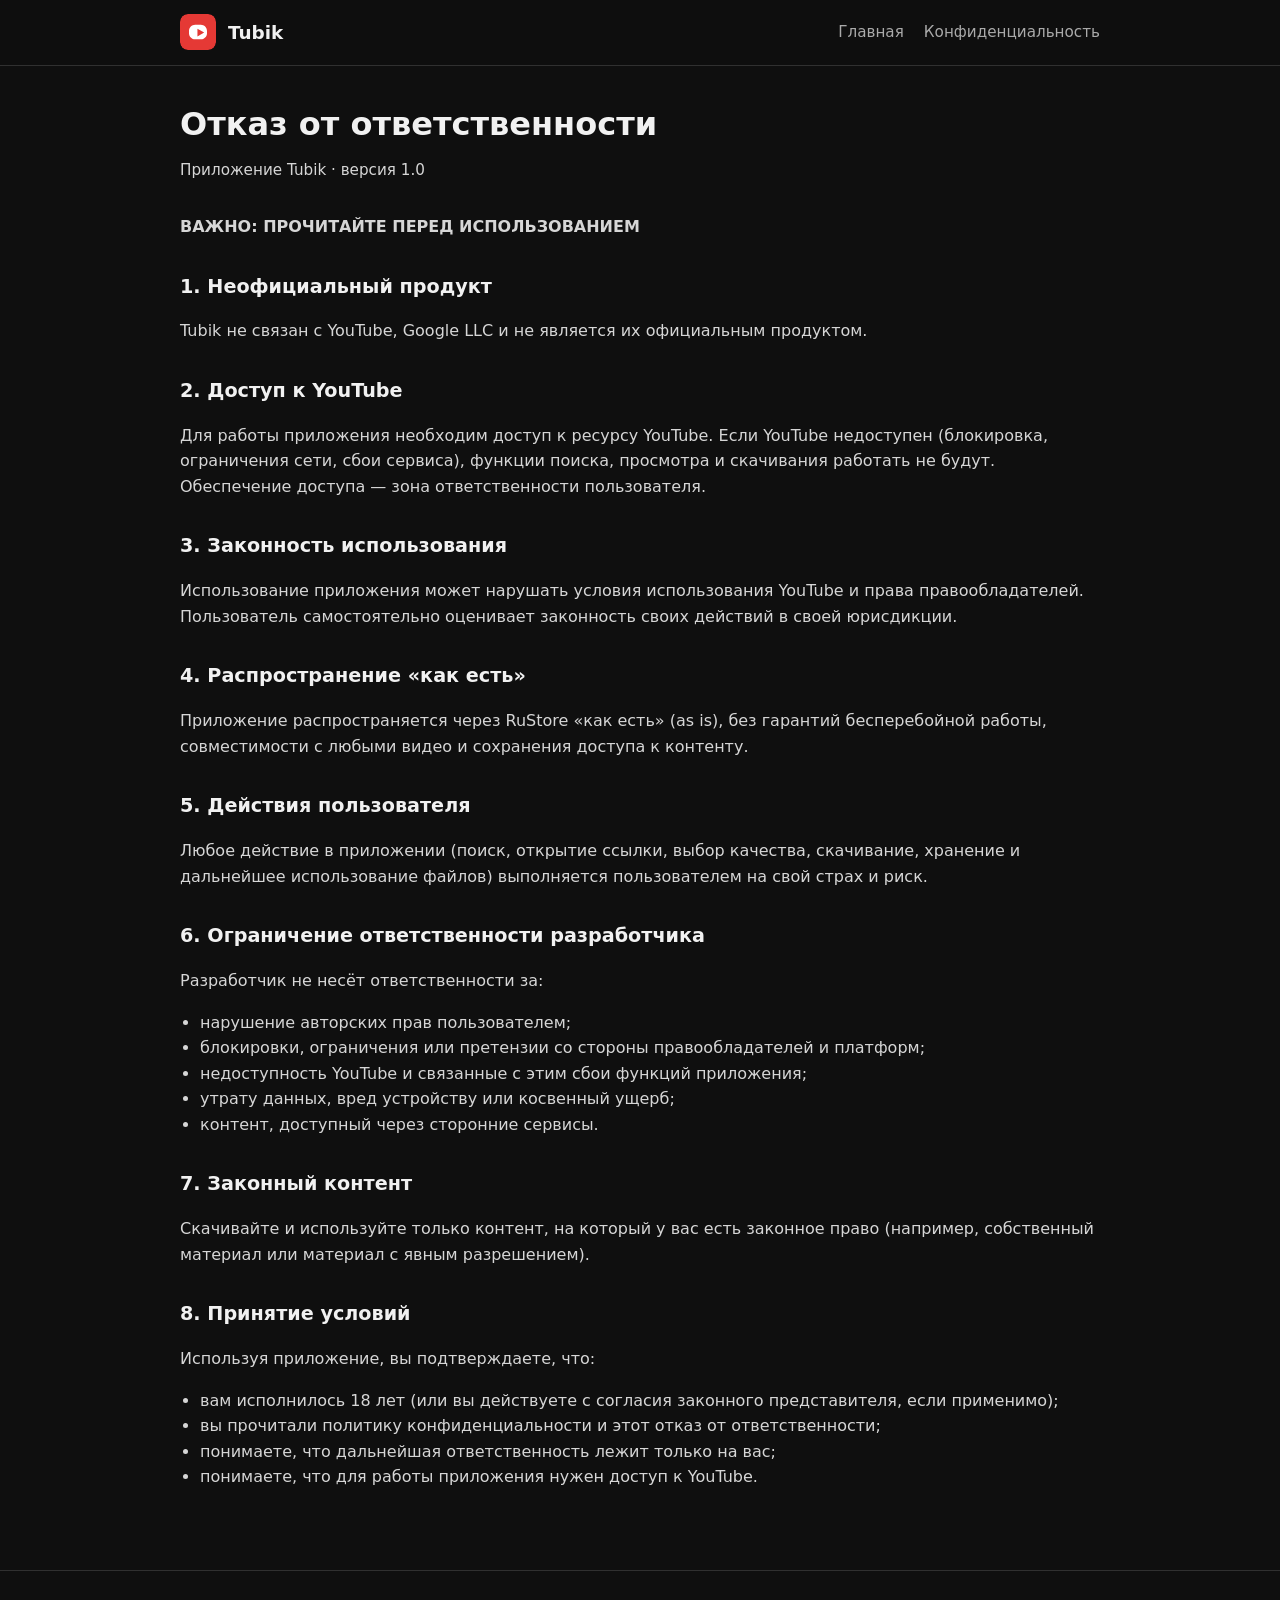
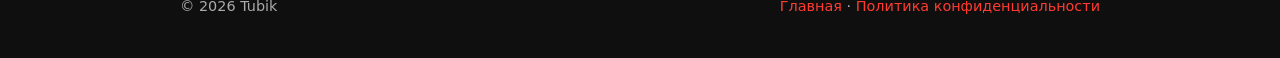
==== docs/disclaimer.html @ 183bb754 "Add GitHub Pages site with features and privacy policy. Co-authored-by: Cursor <cursoragent@cursor.c" ====
<!DOCTYPE html>
<html lang="ru">
<head>
  <meta charset="UTF-8">
  <meta name="viewport" content="width=device-width, initial-scale=1.0">
  <meta name="description" content="Отказ от ответственности приложения Tubik для Android.">
  <title>Отказ от ответственности — Tubik</title>
  <link rel="icon" href="assets/icon.svg" type="image/svg+xml">
  <link rel="stylesheet" href="assets/style.css">
</head>
<body>
  <header class="site-header">
    <div class="container">
      <a class="brand" href="index.html">
        <img src="assets/icon.svg" alt="Tubik">
        <span>Tubik</span>
      </a>
      <nav class="nav">
        <a href="index.html">Главная</a>
        <a href="privacy.html">Конфиденциальность</a>
      </nav>
    </div>
  </header>

  <main class="legal-page">
    <div class="container">
      <h1>Отказ от ответственности</h1>
      <p class="legal-meta">Приложение Tubik · версия 1.0</p>

      <p><strong>ВАЖНО: ПРОЧИТАЙТЕ ПЕРЕД ИСПОЛЬЗОВАНИЕМ</strong></p>

      <h2>1. Неофициальный продукт</h2>
      <p>Tubik не связан с YouTube, Google LLC и не является их официальным продуктом.</p>

      <h2>2. Доступ к YouTube</h2>
      <p>
        Для работы приложения необходим доступ к ресурсу YouTube. Если YouTube недоступен
        (блокировка, ограничения сети, сбои сервиса), функции поиска, просмотра и скачивания
        работать не будут. Обеспечение доступа — зона ответственности пользователя.
      </p>

      <h2>3. Законность использования</h2>
      <p>
        Использование приложения может нарушать условия использования YouTube и права правообладателей.
        Пользователь самостоятельно оценивает законность своих действий в своей юрисдикции.
      </p>

      <h2>4. Распространение «как есть»</h2>
      <p>
        Приложение распространяется через RuStore «как есть» (as is), без гарантий бесперебойной работы,
        совместимости с любыми видео и сохранения доступа к контенту.
      </p>

      <h2>5. Действия пользователя</h2>
      <p>
        Любое действие в приложении (поиск, открытие ссылки, выбор качества, скачивание,
        хранение и дальнейшее использование файлов) выполняется пользователем на свой страх и риск.
      </p>

      <h2>6. Ограничение ответственности разработчика</h2>
      <p>Разработчик не несёт ответственности за:</p>
      <ul>
        <li>нарушение авторских прав пользователем;</li>
        <li>блокировки, ограничения или претензии со стороны правообладателей и платформ;</li>
        <li>недоступность YouTube и связанные с этим сбои функций приложения;</li>
        <li>утрату данных, вред устройству или косвенный ущерб;</li>
        <li>контент, доступный через сторонние сервисы.</li>
      </ul>

      <h2>7. Законный контент</h2>
      <p>
        Скачивайте и используйте только контент, на который у вас есть законное право
        (например, собственный материал или материал с явным разрешением).
      </p>

      <h2>8. Принятие условий</h2>
      <p>Используя приложение, вы подтверждаете, что:</p>
      <ul>
        <li>вам исполнилось 18 лет (или вы действуете с согласия законного представителя, если применимо);</li>
        <li>вы прочитали политику конфиденциальности и этот отказ от ответственности;</li>
        <li>понимаете, что дальнейшая ответственность лежит только на вас;</li>
        <li>понимаете, что для работы приложения нужен доступ к YouTube.</li>
      </ul>
    </div>
  </main>

  <footer class="site-footer">
    <div class="container">
      <span>© 2026 Tubik</span>
      <span>
        <a href="index.html">Главная</a>
        ·
        <a href="privacy.html">Политика конфиденциальности</a>
      </span>
    </div>
  </footer>
</body>
</html>
---- docs/assets/style.css ----
:root {
  --bg: #0f0f0f;
  --surface: #1a1a1a;
  --surface-2: #272727;
  --text: #f1f1f1;
  --text-muted: #aaaaaa;
  --accent: #ff3b30;
  --accent-hover: #ff6259;
  --border: #303030;
  --max-width: 920px;
  --radius: 12px;
}

* {
  box-sizing: border-box;
}

html {
  scroll-behavior: smooth;
}

body {
  margin: 0;
  font-family: "Segoe UI", system-ui, -apple-system, sans-serif;
  background: var(--bg);
  color: var(--text);
  line-height: 1.6;
}

a {
  color: var(--accent);
  text-decoration: none;
}

a:hover {
  color: var(--accent-hover);
  text-decoration: underline;
}

.container {
  width: min(100% - 2rem, var(--max-width));
  margin: 0 auto;
}

.site-header {
  border-bottom: 1px solid var(--border);
  background: rgba(15, 15, 15, 0.92);
  backdrop-filter: blur(8px);
  position: sticky;
  top: 0;
  z-index: 10;
}

.site-header .container {
  display: flex;
  align-items: center;
  justify-content: space-between;
  gap: 1rem;
  padding: 0.9rem 0;
}

.brand {
  display: flex;
  align-items: center;
  gap: 0.75rem;
  color: var(--text);
  text-decoration: none;
  font-weight: 700;
  font-size: 1.15rem;
}

.brand:hover {
  color: var(--text);
  text-decoration: none;
}

.brand img {
  width: 36px;
  height: 36px;
  border-radius: 8px;
}

.nav {
  display: flex;
  gap: 1.25rem;
  font-size: 0.95rem;
}

.nav a {
  color: var(--text-muted);
  text-decoration: none;
}

.nav a:hover,
.nav a.active {
  color: var(--text);
  text-decoration: none;
}

.hero {
  padding: 3.5rem 0 2.5rem;
}

.hero-grid {
  display: grid;
  grid-template-columns: 1.2fr 0.8fr;
  gap: 2rem;
  align-items: center;
}

@media (max-width: 760px) {
  .hero-grid {
    grid-template-columns: 1fr;
  }
}

.badge {
  display: inline-block;
  padding: 0.25rem 0.65rem;
  border-radius: 999px;
  background: var(--surface-2);
  color: var(--text-muted);
  font-size: 0.8rem;
  margin-bottom: 1rem;
}

h1 {
  margin: 0 0 1rem;
  font-size: clamp(2rem, 5vw, 2.8rem);
  line-height: 1.15;
}

.lead {
  font-size: 1.1rem;
  color: var(--text-muted);
  margin: 0 0 1.5rem;
}

.hero-card {
  background: var(--surface);
  border: 1px solid var(--border);
  border-radius: var(--radius);
  padding: 1.5rem;
}

.hero-card img {
  width: 96px;
  height: 96px;
  border-radius: 20px;
  display: block;
  margin: 0 auto 1rem;
}

.hero-card p {
  margin: 0;
  text-align: center;
  color: var(--text-muted);
  font-size: 0.95rem;
}

.section {
  padding: 2rem 0 3rem;
}

.section h2 {
  margin: 0 0 1.25rem;
  font-size: 1.5rem;
}

.features {
  display: grid;
  grid-template-columns: repeat(auto-fit, minmax(240px, 1fr));
  gap: 1rem;
}

.feature {
  background: var(--surface);
  border: 1px solid var(--border);
  border-radius: var(--radius);
  padding: 1.25rem;
}

.feature h3 {
  margin: 0 0 0.5rem;
  font-size: 1.05rem;
}

.feature p {
  margin: 0;
  color: var(--text-muted);
  font-size: 0.95rem;
}

.notice {
  margin-top: 2rem;
  padding: 1rem 1.25rem;
  border-radius: var(--radius);
  border: 1px solid #5c3b00;
  background: #2a1f0d;
  color: #f5d9a8;
  font-size: 0.95rem;
}

.cta-row {
  display: flex;
  flex-wrap: wrap;
  gap: 0.75rem;
  margin-top: 1.5rem;
}

.button {
  display: inline-block;
  padding: 0.7rem 1.1rem;
  border-radius: 999px;
  background: var(--accent);
  color: #fff;
  font-weight: 600;
  text-decoration: none;
}

.button:hover {
  background: var(--accent-hover);
  color: #fff;
  text-decoration: none;
}

.button.secondary {
  background: var(--surface-2);
  color: var(--text);
}

.button.secondary:hover {
  background: #333;
  color: var(--text);
}

.legal-page {
  padding: 2.5rem 0 4rem;
}

.legal-page h1 {
  font-size: 2rem;
  margin-bottom: 0.5rem;
}

.legal-meta {
  color: var(--text-muted);
  margin-bottom: 2rem;
  font-size: 0.95rem;
}

.legal-page h2 {
  margin-top: 2rem;
  margin-bottom: 0.75rem;
  font-size: 1.2rem;
}

.legal-page p,
.legal-page li {
  color: #d6d6d6;
}

.legal-page ul {
  padding-left: 1.25rem;
}

.site-footer {
  border-top: 1px solid var(--border);
  padding: 1.5rem 0 2.5rem;
  color: var(--text-muted);
  font-size: 0.9rem;
}

.site-footer .container {
  display: flex;
  flex-wrap: wrap;
  gap: 0.75rem 1.5rem;
  justify-content: space-between;
}
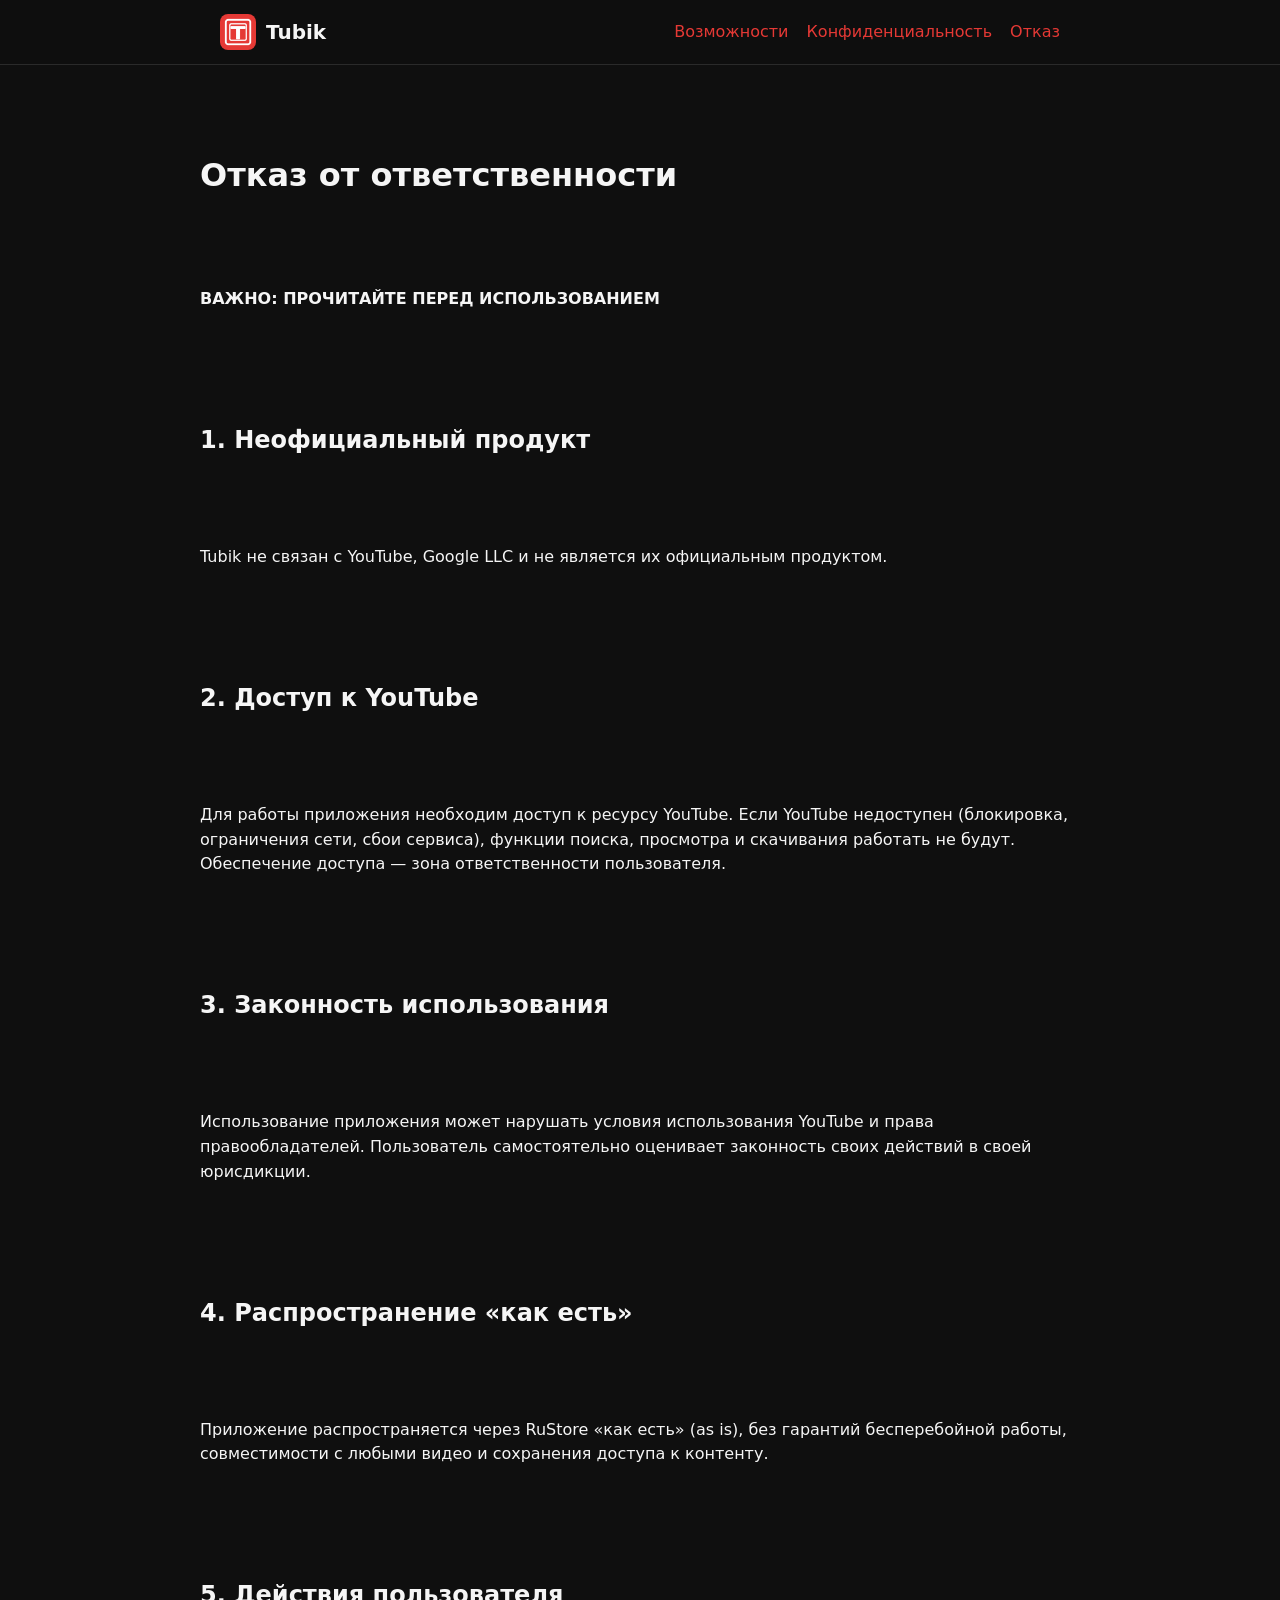
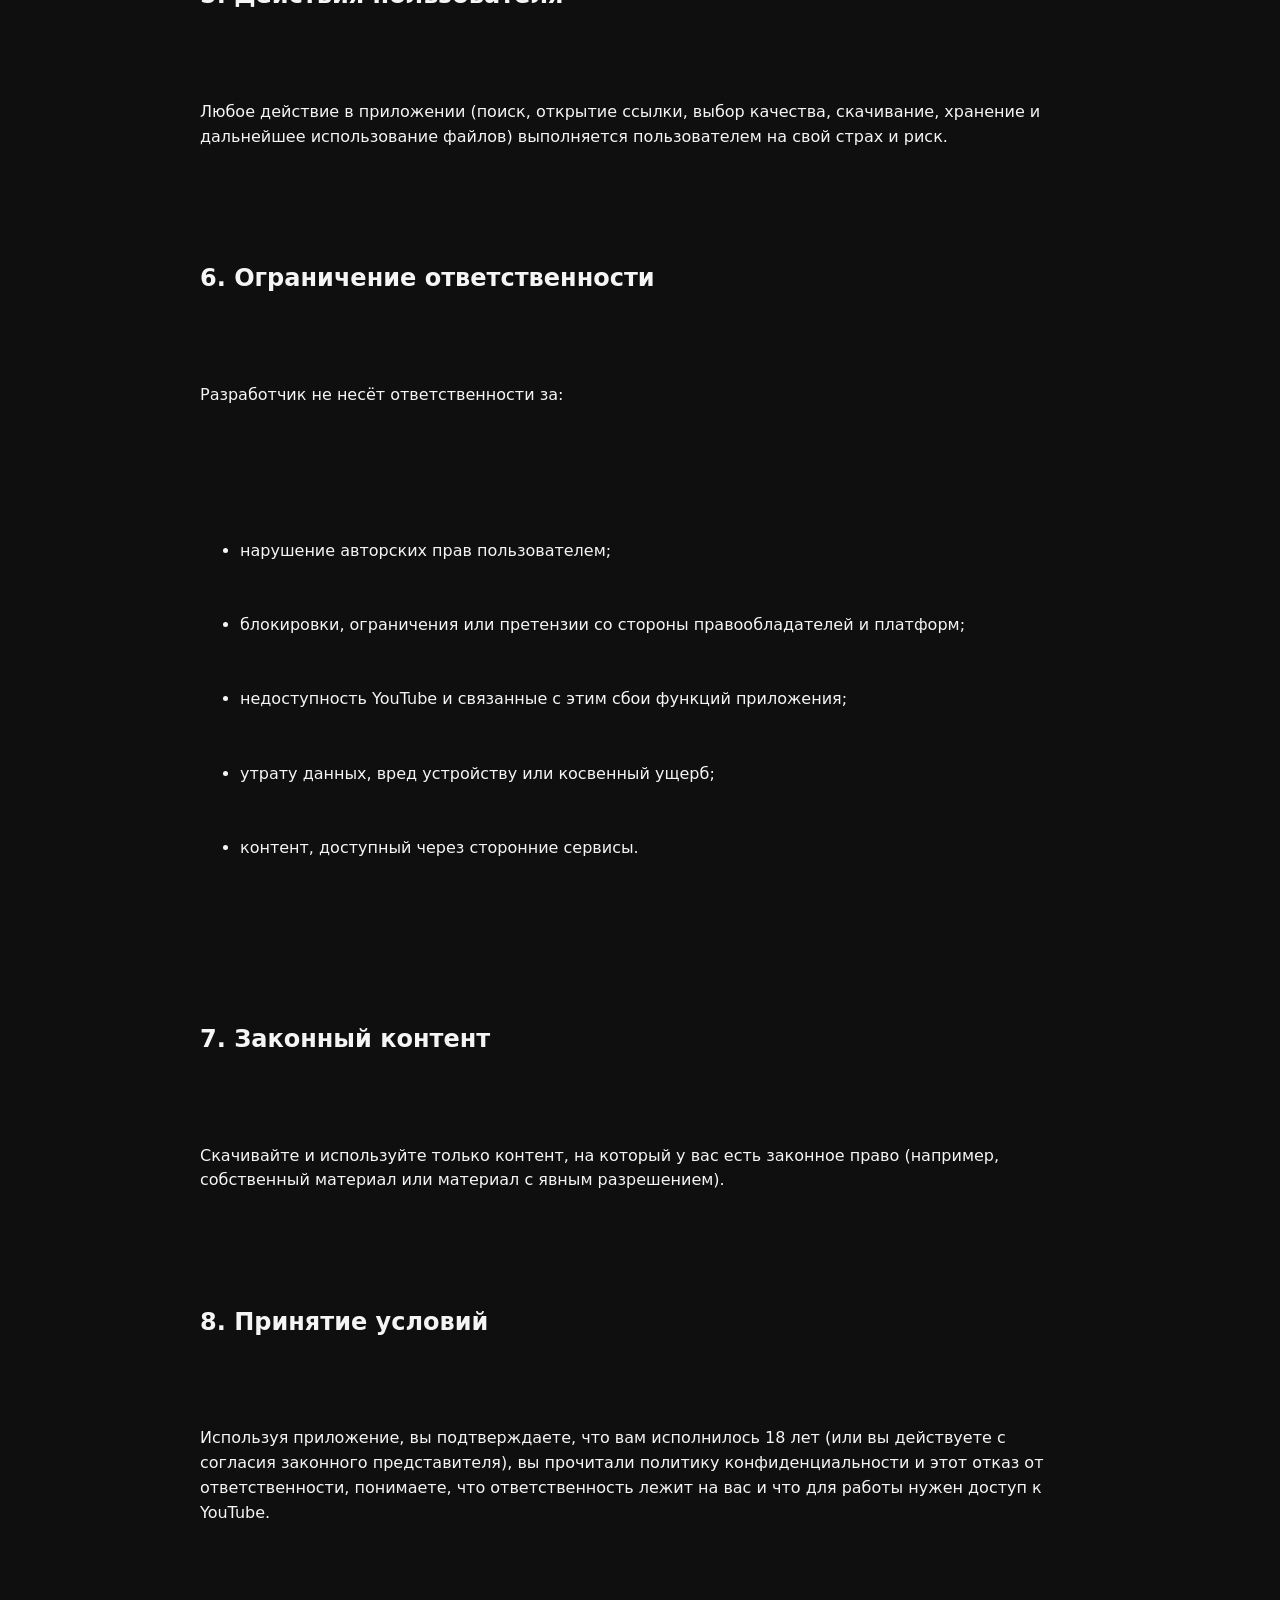
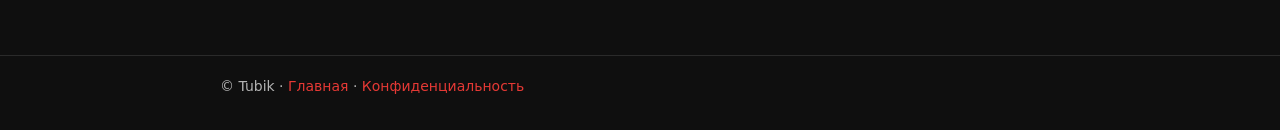
==== commit 34b1db4a: "Align Pages legal docs with one layout and drop unused assets. Co-authored-by: Cursor <cursoragent@c" ====
--- a/docs/disclaimer.html
+++ b/docs/disclaimer.html
@@ -1,97 +1,67 @@
 <!DOCTYPE html>
 <html lang="ru">
 <head>
-  <meta charset="UTF-8">
-  <meta name="viewport" content="width=device-width, initial-scale=1.0">
-  <meta name="description" content="Отказ от ответственности приложения Tubik для Android.">
+  <meta charset="utf-8">
+  <meta name="viewport" content="width=device-width, initial-scale=1">
   <title>Отказ от ответственности — Tubik</title>
-  <link rel="icon" href="assets/icon.svg" type="image/svg+xml">
-  <link rel="stylesheet" href="assets/style.css">
+  <meta name="description" content="Отказ от ответственности Android-приложения Tubik.">
+  <link rel="icon" href="assets/icon.png">
+  <link rel="stylesheet" href="styles.css">
 </head>
 <body>
-  <header class="site-header">
-    <div class="container">
+  <header>
+    <div class="wrap nav">
       <a class="brand" href="index.html">
-        <img src="assets/icon.svg" alt="Tubik">
-        <span>Tubik</span>
+        <img src="assets/icon.png" alt="Tubik">
+        Tubik
       </a>
-      <nav class="nav">
-        <a href="index.html">Главная</a>
+      <nav class="nav-links">
+        <a href="index.html">Возможности</a>
         <a href="privacy.html">Конфиденциальность</a>
+        <a href="disclaimer.html">Отказ</a>
       </nav>
     </div>
   </header>
 
-  <main class="legal-page">
-    <div class="container">
-      <h1>Отказ от ответственности</h1>
-      <p class="legal-meta">Приложение Tubik · версия 1.0</p>
+  <main class="wrap legal">
+    <h1>Отказ от ответственности</h1>
+    <p><strong>ВАЖНО: ПРОЧИТАЙТЕ ПЕРЕД ИСПОЛЬЗОВАНИЕМ</strong></p>
 
-      <p><strong>ВАЖНО: ПРОЧИТАЙТЕ ПЕРЕД ИСПОЛЬЗОВАНИЕМ</strong></p>
+    <h2>1. Неофициальный продукт</h2>
+    <p>Tubik не связан с YouTube, Google LLC и не является их официальным продуктом.</p>
 
-      <h2>1. Неофициальный продукт</h2>
-      <p>Tubik не связан с YouTube, Google LLC и не является их официальным продуктом.</p>
+    <h2>2. Доступ к YouTube</h2>
+    <p>Для работы приложения необходим доступ к ресурсу YouTube. Если YouTube недоступен (блокировка, ограничения сети, сбои сервиса), функции поиска, просмотра и скачивания работать не будут. Обеспечение доступа — зона ответственности пользователя.</p>
 
-      <h2>2. Доступ к YouTube</h2>
-      <p>
-        Для работы приложения необходим доступ к ресурсу YouTube. Если YouTube недоступен
-        (блокировка, ограничения сети, сбои сервиса), функции поиска, просмотра и скачивания
-        работать не будут. Обеспечение доступа — зона ответственности пользователя.
-      </p>
+    <h2>3. Законность использования</h2>
+    <p>Использование приложения может нарушать условия использования YouTube и права правообладателей. Пользователь самостоятельно оценивает законность своих действий в своей юрисдикции.</p>
 
-      <h2>3. Законность использования</h2>
-      <p>
-        Использование приложения может нарушать условия использования YouTube и права правообладателей.
-        Пользователь самостоятельно оценивает законность своих действий в своей юрисдикции.
-      </p>
+    <h2>4. Распространение «как есть»</h2>
+    <p>Приложение распространяется через RuStore «как есть» (as is), без гарантий бесперебойной работы, совместимости с любыми видео и сохранения доступа к контенту.</p>
 
-      <h2>4. Распространение «как есть»</h2>
-      <p>
-        Приложение распространяется через RuStore «как есть» (as is), без гарантий бесперебойной работы,
-        совместимости с любыми видео и сохранения доступа к контенту.
-      </p>
+    <h2>5. Действия пользователя</h2>
+    <p>Любое действие в приложении (поиск, открытие ссылки, выбор качества, скачивание, хранение и дальнейшее использование файлов) выполняется пользователем на свой страх и риск.</p>
 
-      <h2>5. Действия пользователя</h2>
-      <p>
-        Любое действие в приложении (поиск, открытие ссылки, выбор качества, скачивание,
-        хранение и дальнейшее использование файлов) выполняется пользователем на свой страх и риск.
-      </p>
+    <h2>6. Ограничение ответственности</h2>
+    <p>Разработчик не несёт ответственности за:</p>
+    <ul>
+      <li>нарушение авторских прав пользователем;</li>
+      <li>блокировки, ограничения или претензии со стороны правообладателей и платформ;</li>
+      <li>недоступность YouTube и связанные с этим сбои функций приложения;</li>
+      <li>утрату данных, вред устройству или косвенный ущерб;</li>
+      <li>контент, доступный через сторонние сервисы.</li>
+    </ul>
 
-      <h2>6. Ограничение ответственности разработчика</h2>
-      <p>Разработчик не несёт ответственности за:</p>
-      <ul>
-        <li>нарушение авторских прав пользователем;</li>
-        <li>блокировки, ограничения или претензии со стороны правообладателей и платформ;</li>
-        <li>недоступность YouTube и связанные с этим сбои функций приложения;</li>
-        <li>утрату данных, вред устройству или косвенный ущерб;</li>
-        <li>контент, доступный через сторонние сервисы.</li>
-      </ul>
+    <h2>7. Законный контент</h2>
+    <p>Скачивайте и используйте только контент, на который у вас есть законное право (например, собственный материал или материал с явным разрешением).</p>
 
-      <h2>7. Законный контент</h2>
-      <p>
-        Скачивайте и используйте только контент, на который у вас есть законное право
-        (например, собственный материал или материал с явным разрешением).
-      </p>
-
-      <h2>8. Принятие условий</h2>
-      <p>Используя приложение, вы подтверждаете, что:</p>
-      <ul>
-        <li>вам исполнилось 18 лет (или вы действуете с согласия законного представителя, если применимо);</li>
-        <li>вы прочитали политику конфиденциальности и этот отказ от ответственности;</li>
-        <li>понимаете, что дальнейшая ответственность лежит только на вас;</li>
-        <li>понимаете, что для работы приложения нужен доступ к YouTube.</li>
-      </ul>
-    </div>
+    <h2>8. Принятие условий</h2>
+    <p>Используя приложение, вы подтверждаете, что вам исполнилось 18 лет (или вы действуете с согласия законного представителя), вы прочитали политику конфиденциальности и этот отказ от ответственности, понимаете, что ответственность лежит на вас и что для работы нужен доступ к YouTube.</p>
   </main>
 
-  <footer class="site-footer">
-    <div class="container">
-      <span>© 2026 Tubik</span>
-      <span>
-        <a href="index.html">Главная</a>
-        ·
-        <a href="privacy.html">Политика конфиденциальности</a>
-      </span>
+  <footer>
+    <div class="wrap">
+      © Tubik · <a href="index.html">Главная</a> · <a href="privacy.html">Конфиденциальность</a>
     </div>
   </footer>
 </body>
--- a/docs/styles.css
+++ b/docs/styles.css
@@ -0,0 +1,142 @@
+:root {
+  --bg: #0f0f0f;
+  --surface: #1a1a1a;
+  --text: #f5f5f5;
+  --muted: #b3b3b3;
+  --red: #e53935;
+  --red-dark: #b71c1c;
+  --line: #2a2a2a;
+}
+
+* { box-sizing: border-box; }
+
+html, body {
+  margin: 0;
+  padding: 0;
+  background: var(--bg);
+  color: var(--text);
+  font-family: "Segoe UI", system-ui, sans-serif;
+  line-height: 1.55;
+}
+
+a { color: var(--red); text-decoration: none; }
+a:hover { text-decoration: underline; }
+
+.wrap {
+  max-width: 880px;
+  margin: 0 auto;
+  padding: 0 20px;
+}
+
+header {
+  border-bottom: 1px solid var(--line);
+  background: rgba(15, 15, 15, 0.92);
+  position: sticky;
+  top: 0;
+}
+
+.nav {
+  display: flex;
+  align-items: center;
+  justify-content: space-between;
+  min-height: 64px;
+  gap: 16px;
+}
+
+.brand {
+  display: flex;
+  align-items: center;
+  gap: 10px;
+  color: var(--text);
+  font-weight: 700;
+  font-size: 20px;
+}
+
+.brand img {
+  width: 36px;
+  height: 36px;
+  border-radius: 8px;
+}
+
+.nav-links { display: flex; gap: 18px; }
+
+.hero {
+  padding: 56px 0 28px;
+}
+
+.hero h1 {
+  margin: 0 0 12px;
+  font-size: 42px;
+  letter-spacing: -0.03em;
+}
+
+.lead {
+  color: var(--muted);
+  font-size: 18px;
+  max-width: 640px;
+  margin: 0;
+}
+
+.badge {
+  display: inline-block;
+  background: #2a1212;
+  color: #ff8a80;
+  border: 1px solid #4a1c1c;
+  border-radius: 999px;
+  padding: 4px 10px;
+  font-size: 13px;
+  margin-bottom: 16px;
+}
+
+.grid {
+  display: grid;
+  grid-template-columns: repeat(auto-fit, minmax(240px, 1fr));
+  gap: 14px;
+  padding: 12px 0 40px;
+}
+
+.card {
+  background: var(--surface);
+  border: 1px solid var(--line);
+  border-radius: 14px;
+  padding: 18px;
+}
+
+.card h3 {
+  margin: 0 0 8px;
+  font-size: 17px;
+}
+
+.card p {
+  margin: 0;
+  color: var(--muted);
+  font-size: 15px;
+}
+
+.note {
+  background: #171717;
+  border: 1px solid var(--line);
+  border-radius: 14px;
+  padding: 18px;
+  color: var(--muted);
+  margin-bottom: 48px;
+}
+
+.legal {
+  padding: 36px 0 64px;
+  white-space: pre-wrap;
+}
+
+.legal h1 { margin-top: 0; }
+
+footer {
+  border-top: 1px solid var(--line);
+  color: var(--muted);
+  padding: 20px 0 32px;
+  font-size: 14px;
+}
+
+@media (max-width: 640px) {
+  .hero h1 { font-size: 32px; }
+  .nav-links { font-size: 14px; }
+}
